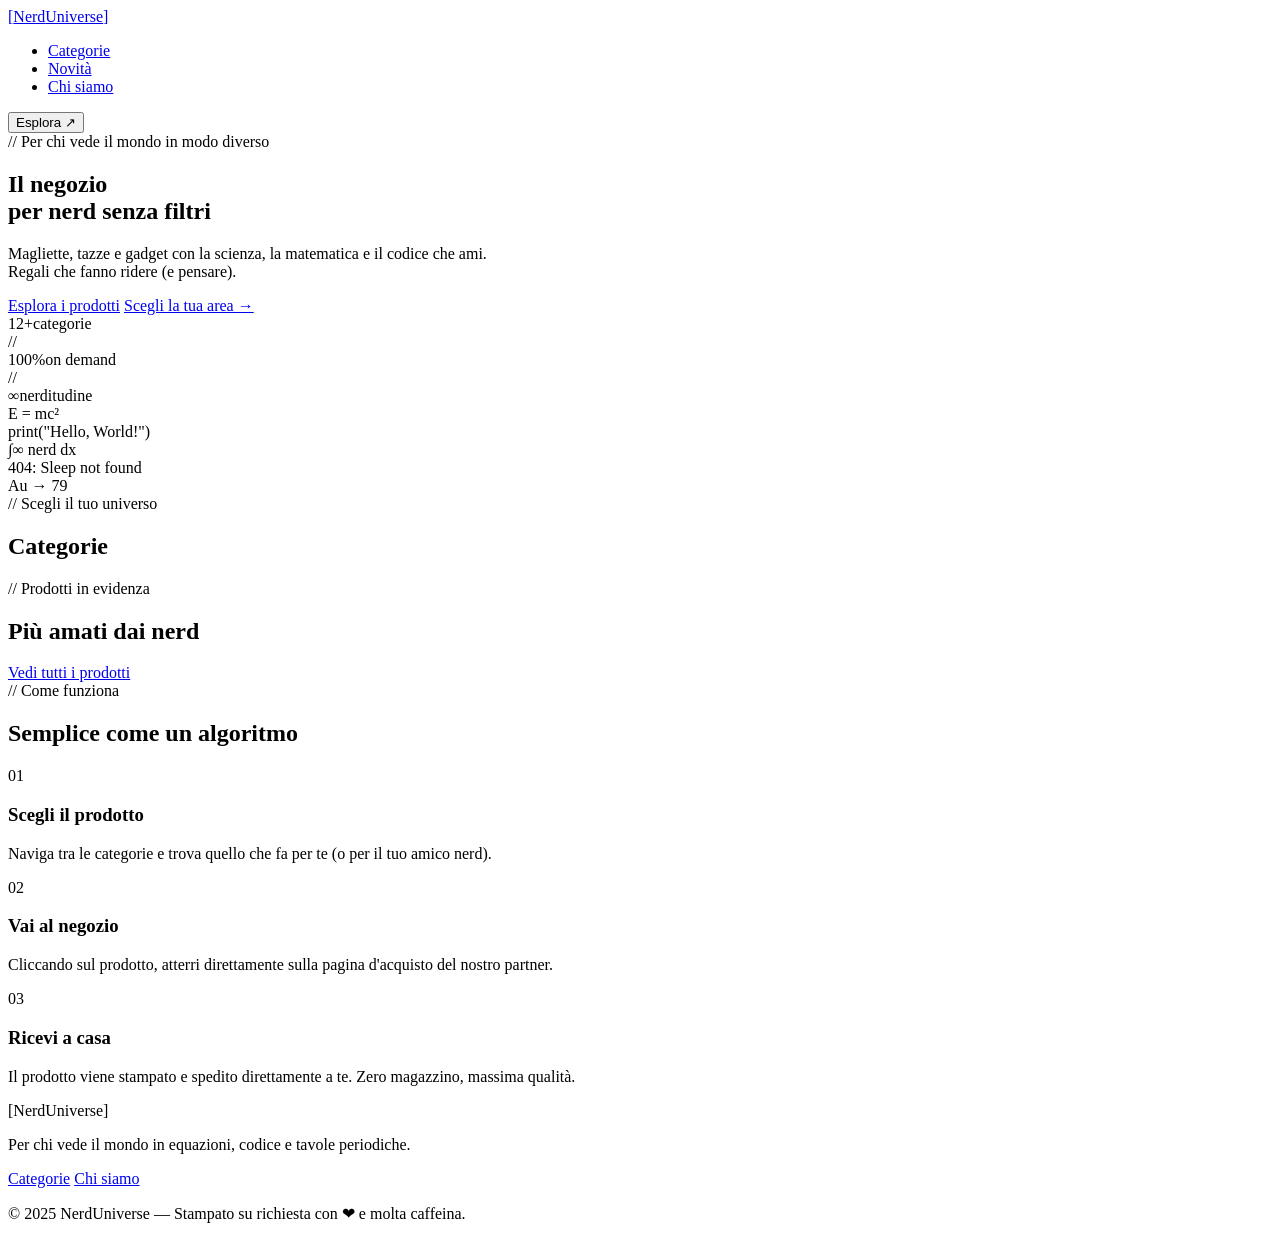
==== index.html @ c5d5b6c4 "Add files via upload" ====
<!DOCTYPE html>
<html lang="it">
<head>
  <meta charset="UTF-8">
  <meta name="viewport" content="width=device-width, initial-scale=1.0">
  <title>NerdUniverse — Il negozio per chi ama la scienza</title>
  <meta name="description" content="Magliette, tazze e gadget per nerd. Scienza, matematica, coding, biologia e molto altro. Il regalo perfetto per l'amico nerd.">
  <link rel="stylesheet" href="css/style.css">
  <link rel="stylesheet" href="css/animations.css">
  <link rel="preconnect" href="https://fonts.googleapis.com">
  <link href="https://fonts.googleapis.com/css2?family=Space+Grotesk:wght@400;500;600;700&family=Space+Mono:wght@400;700&display=swap" rel="stylesheet">
</head>
<body>

  <!-- NAVBAR -->
  <nav class="navbar">
    <div class="nav-inner">
      <a href="index.html" class="logo">
        <span class="logo-bracket">[</span>Nerd<span class="logo-accent">Universe</span><span class="logo-bracket">]</span>
      </a>
      <ul class="nav-links">
        <li><a href="categories.html">Categorie</a></li>
        <li><a href="categories.html#featured">Novità</a></li>
        <li><a href="about.html">Chi siamo</a></li>
      </ul>
      <button class="nav-cta" onclick="location.href='categories.html'">Esplora ↗</button>
    </div>
  </nav>

  <!-- HERO -->
  <section class="hero">
    <div class="hero-grid-bg"></div>
    <div class="hero-inner">
      <div class="hero-tag">// Per chi vede il mondo in modo diverso</div>
      <h1 class="hero-title">
        Il negozio<br>
        per <span class="gradient-text">nerd senza filtri</span>
      </h1>
      <p class="hero-sub">
        Magliette, tazze e gadget con la scienza, la matematica e il codice che ami.<br>
        Regali che fanno ridere (e pensare).
      </p>
      <div class="hero-actions">
        <a href="categories.html" class="btn-primary">Esplora i prodotti</a>
        <a href="#categories" class="btn-ghost">Scegli la tua area →</a>
      </div>
      <div class="hero-stats">
        <div class="stat"><span class="stat-num">12+</span><span class="stat-label">categorie</span></div>
        <div class="stat-sep">//</div>
        <div class="stat"><span class="stat-num">100%</span><span class="stat-label">on demand</span></div>
        <div class="stat-sep">//</div>
        <div class="stat"><span class="stat-num">∞</span><span class="stat-label">nerditudine</span></div>
      </div>
    </div>
    <div class="hero-visual">
      <div class="floating-card card-1">E = mc²</div>
      <div class="floating-card card-2">print("Hello, World!")</div>
      <div class="floating-card card-3">∫∞ nerd dx</div>
      <div class="floating-card card-4">404: Sleep not found</div>
      <div class="floating-card card-5">Au → 79</div>
    </div>
  </section>

  <!-- CATEGORIES -->
  <section class="categories" id="categories">
    <div class="section-inner">
      <div class="section-label">// Scegli il tuo universo</div>
      <h2 class="section-title">Categorie</h2>
      <div class="cat-grid" id="cat-grid">
        <!-- Populated by main.js -->
      </div>
    </div>
  </section>

  <!-- FEATURED PRODUCTS -->
  <section class="featured" id="featured">
    <div class="section-inner">
      <div class="section-label">// Prodotti in evidenza</div>
      <h2 class="section-title">Più amati dai nerd</h2>
      <div class="products-grid" id="featured-grid">
        <!-- Populated by main.js -->
      </div>
      <div class="section-cta">
        <a href="categories.html" class="btn-primary">Vedi tutti i prodotti</a>
      </div>
    </div>
  </section>

  <!-- WHY US -->
  <section class="why-us">
    <div class="section-inner">
      <div class="section-label">// Come funziona</div>
      <h2 class="section-title">Semplice come un algoritmo</h2>
      <div class="steps-grid">
        <div class="step">
          <div class="step-num">01</div>
          <h3>Scegli il prodotto</h3>
          <p>Naviga tra le categorie e trova quello che fa per te (o per il tuo amico nerd).</p>
        </div>
        <div class="step">
          <div class="step-num">02</div>
          <h3>Vai al negozio</h3>
          <p>Cliccando sul prodotto, atterri direttamente sulla pagina d'acquisto del nostro partner.</p>
        </div>
        <div class="step">
          <div class="step-num">03</div>
          <h3>Ricevi a casa</h3>
          <p>Il prodotto viene stampato e spedito direttamente a te. Zero magazzino, massima qualità.</p>
        </div>
      </div>
    </div>
  </section>

  <!-- FOOTER -->
  <footer class="footer">
    <div class="footer-inner">
      <div class="footer-brand">
        <span class="logo">[Nerd<span class="logo-accent">Universe</span>]</span>
        <p>Per chi vede il mondo in equazioni, codice e tavole periodiche.</p>
      </div>
      <div class="footer-links">
        <a href="categories.html">Categorie</a>
        <a href="about.html">Chi siamo</a>
      </div>
      <div class="footer-copy">
        <p>© 2025 NerdUniverse — Stampato su richiesta con ❤ e molta caffeina.</p>
      </div>
    </div>
  </footer>

  <script src="js/main.js"></script>
</body>
</html>
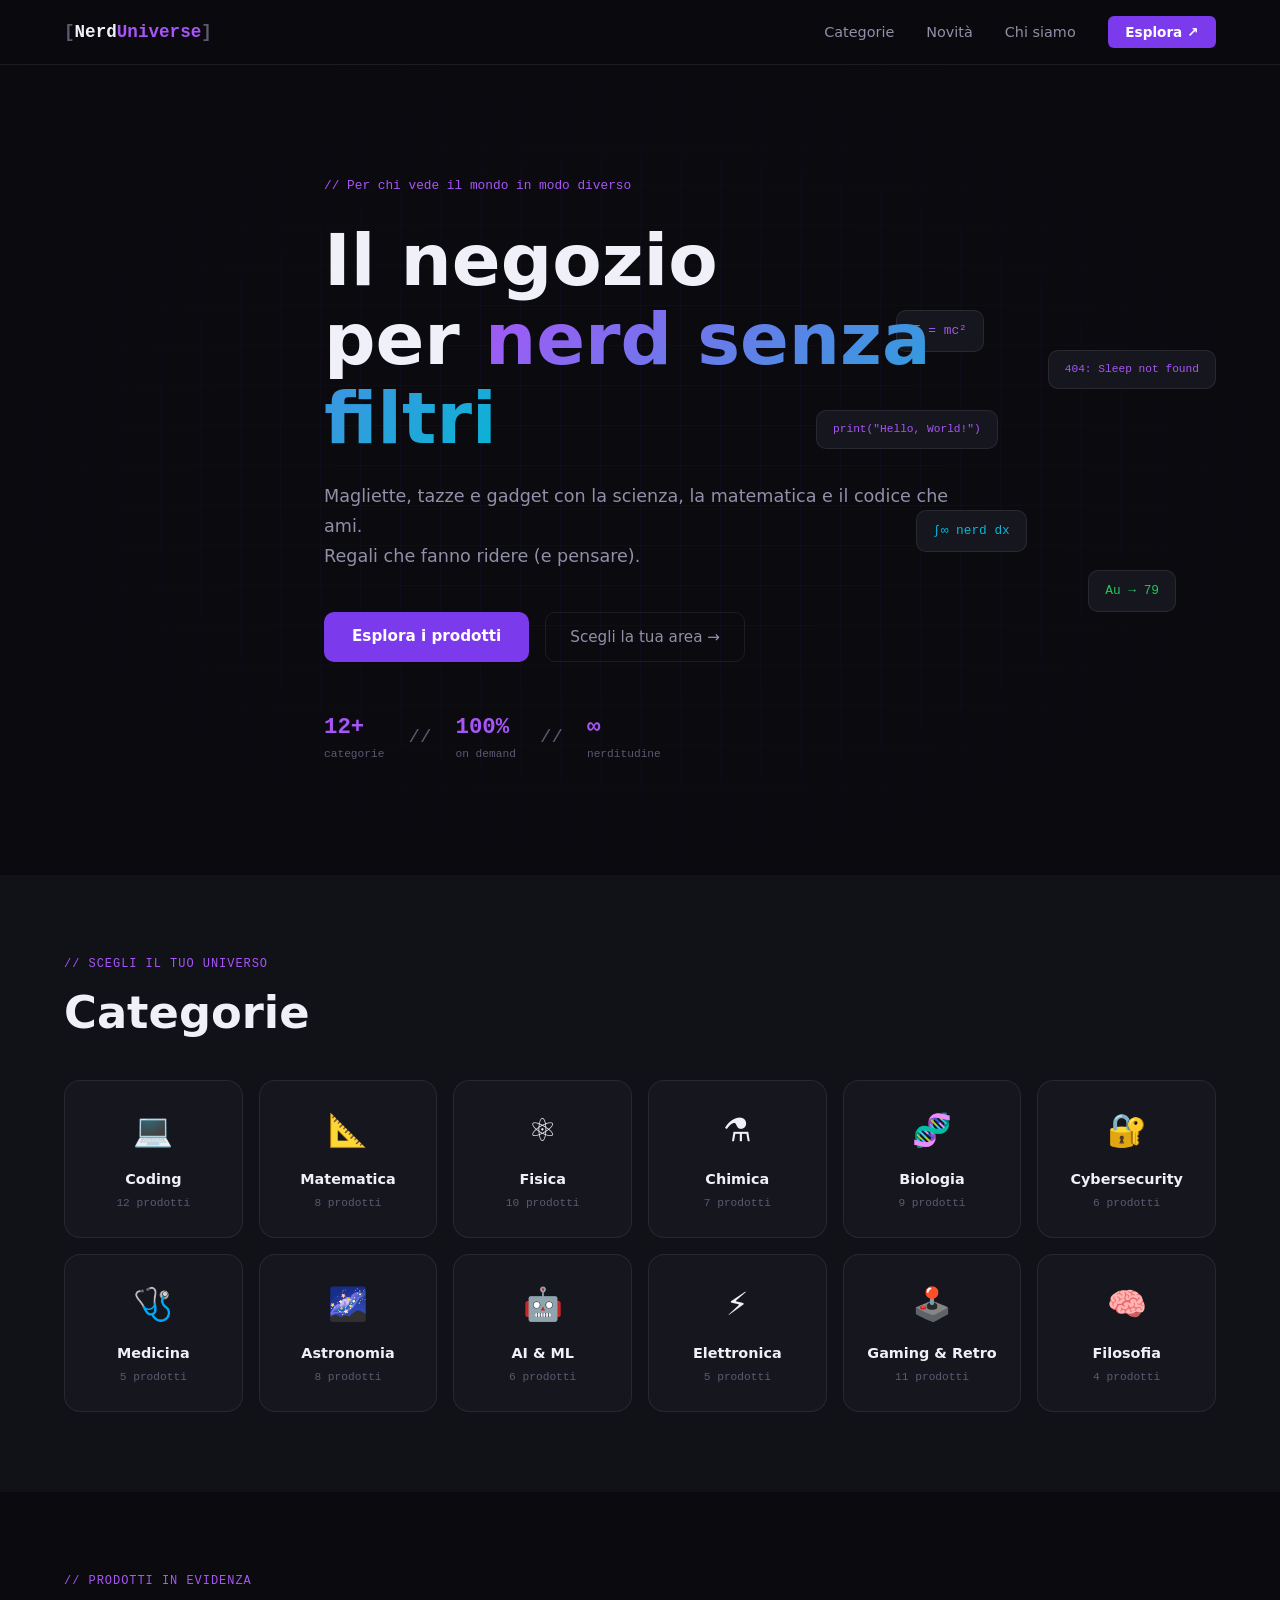
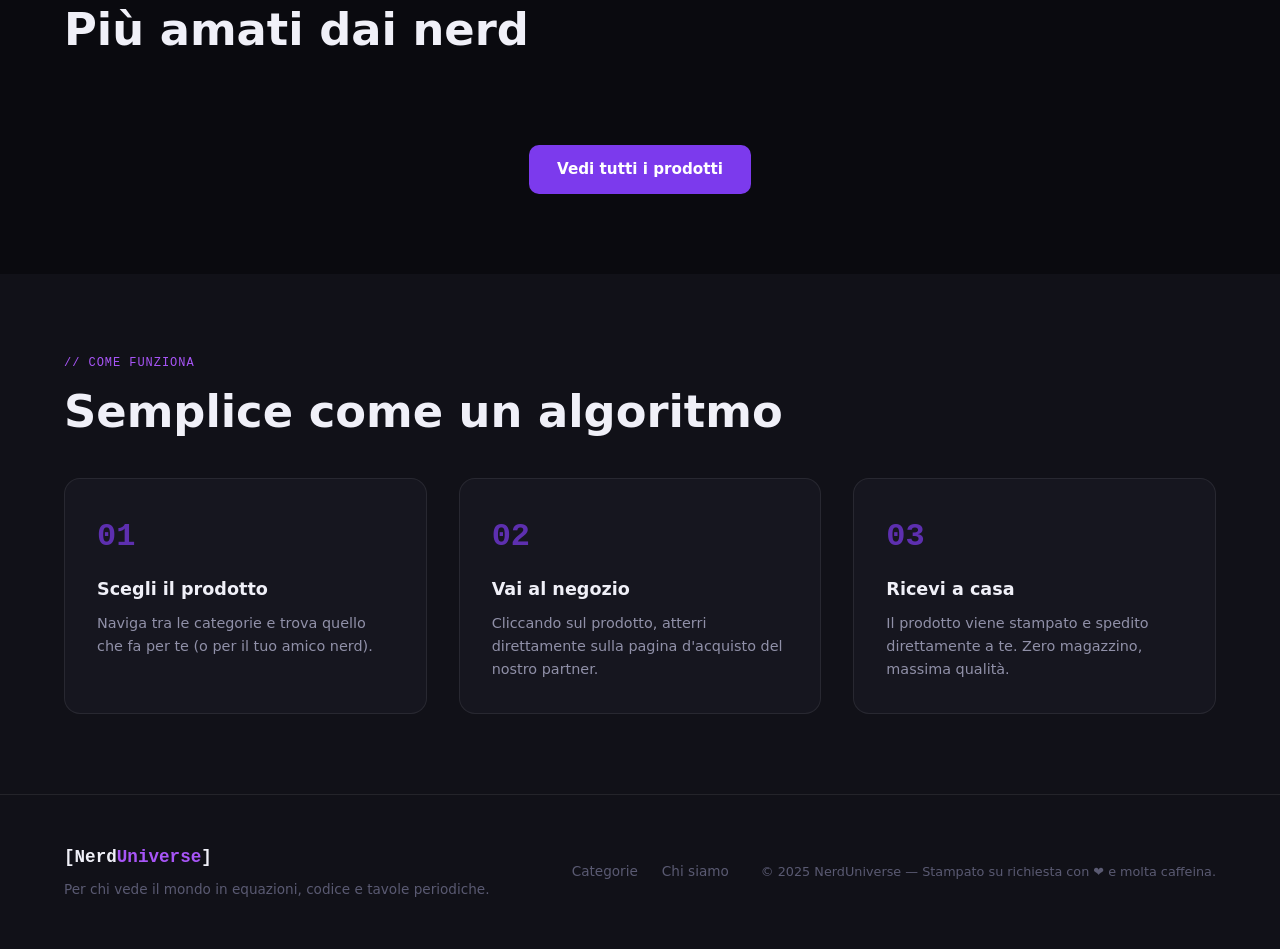
==== commit 192222f7: "Update index.html" ====
--- a/index.html
+++ b/index.html
@@ -5,8 +5,8 @@
   <meta name="viewport" content="width=device-width, initial-scale=1.0">
   <title>NerdUniverse — Il negozio per chi ama la scienza</title>
   <meta name="description" content="Magliette, tazze e gadget per nerd. Scienza, matematica, coding, biologia e molto altro. Il regalo perfetto per l'amico nerd.">
-  <link rel="stylesheet" href="css/style.css">
-  <link rel="stylesheet" href="css/animations.css">
+  <link rel="stylesheet" href="style.css">
+  <link rel="stylesheet" href="animations.css">
   <link rel="preconnect" href="https://fonts.googleapis.com">
   <link href="https://fonts.googleapis.com/css2?family=Space+Grotesk:wght@400;500;600;700&family=Space+Mono:wght@400;700&display=swap" rel="stylesheet">
 </head>
@@ -128,6 +128,6 @@
     </div>
   </footer>
 
-  <script src="js/main.js"></script>
+  <script src="main.js"></script>
 </body>
 </html>
--- a/style.css
+++ b/style.css
@@ -0,0 +1,524 @@
+/* ==========================================
+   NerdUniverse — Main Stylesheet
+   Theme: Dark Cyberpunk / Nerd
+   ========================================== */
+
+:root {
+  --bg-primary: #0a0a0f;
+  --bg-secondary: #111118;
+  --bg-card: #16161f;
+  --bg-card-hover: #1c1c28;
+  --accent: #7c3aed;
+  --accent-light: #a855f7;
+  --accent-glow: rgba(124, 58, 237, 0.25);
+  --accent-2: #06b6d4;
+  --text-primary: #f0f0f8;
+  --text-secondary: #9090a8;
+  --text-muted: #5a5a72;
+  --border: rgba(255,255,255,0.08);
+  --border-hover: rgba(124, 58, 237, 0.4);
+  --green: #22c55e;
+  --yellow: #eab308;
+  --font-main: 'Space Grotesk', system-ui, sans-serif;
+  --font-mono: 'Space Mono', 'Courier New', monospace;
+  --radius-sm: 6px;
+  --radius-md: 10px;
+  --radius-lg: 16px;
+  --transition: 0.2s ease;
+}
+
+/* RESET */
+*, *::before, *::after { box-sizing: border-box; margin: 0; padding: 0; }
+html { scroll-behavior: smooth; }
+body {
+  font-family: var(--font-main);
+  background: var(--bg-primary);
+  color: var(--text-primary);
+  line-height: 1.6;
+  overflow-x: hidden;
+}
+a { text-decoration: none; color: inherit; }
+ul { list-style: none; }
+img { max-width: 100%; display: block; }
+
+/* ==========================================
+   TYPOGRAPHY
+   ========================================== */
+h1, h2, h3 { line-height: 1.2; }
+.section-label {
+  font-family: var(--font-mono);
+  font-size: 0.75rem;
+  color: var(--accent-light);
+  letter-spacing: 0.08em;
+  text-transform: uppercase;
+  margin-bottom: 0.75rem;
+}
+.section-title {
+  font-size: clamp(1.8rem, 4vw, 2.8rem);
+  font-weight: 700;
+  margin-bottom: 1rem;
+}
+.gradient-text {
+  background: linear-gradient(135deg, var(--accent-light), var(--accent-2));
+  -webkit-background-clip: text;
+  -webkit-text-fill-color: transparent;
+  background-clip: text;
+}
+
+/* ==========================================
+   LAYOUT
+   ========================================== */
+.section-inner {
+  max-width: 1200px;
+  margin: 0 auto;
+  padding: 0 1.5rem;
+}
+section { padding: 5rem 0; }
+
+/* ==========================================
+   NAVBAR
+   ========================================== */
+.navbar {
+  position: sticky;
+  top: 0;
+  z-index: 100;
+  background: rgba(10, 10, 15, 0.85);
+  backdrop-filter: blur(12px);
+  border-bottom: 1px solid var(--border);
+}
+.nav-inner {
+  max-width: 1200px;
+  margin: 0 auto;
+  padding: 1rem 1.5rem;
+  display: flex;
+  align-items: center;
+  gap: 2rem;
+}
+.logo {
+  font-family: var(--font-mono);
+  font-size: 1.1rem;
+  font-weight: 700;
+  color: var(--text-primary);
+}
+.logo-bracket { color: var(--text-muted); }
+.logo-accent { color: var(--accent-light); }
+.nav-links {
+  display: flex;
+  gap: 2rem;
+  margin-left: auto;
+}
+.nav-links a {
+  color: var(--text-secondary);
+  font-size: 0.9rem;
+  transition: color var(--transition);
+}
+.nav-links a:hover,
+.nav-links a.active { color: var(--text-primary); }
+.nav-cta {
+  background: var(--accent);
+  color: #fff;
+  border: none;
+  padding: 0.5rem 1.1rem;
+  border-radius: var(--radius-sm);
+  font-family: var(--font-main);
+  font-size: 0.85rem;
+  font-weight: 600;
+  cursor: pointer;
+  transition: background var(--transition);
+}
+.nav-cta:hover { background: var(--accent-light); }
+
+/* ==========================================
+   HERO
+   ========================================== */
+.hero {
+  position: relative;
+  min-height: 90vh;
+  display: flex;
+  align-items: center;
+  overflow: hidden;
+  padding: 4rem 0;
+}
+.hero-grid-bg {
+  position: absolute;
+  inset: 0;
+  background-image:
+    linear-gradient(rgba(124,58,237,0.06) 1px, transparent 1px),
+    linear-gradient(90deg, rgba(124,58,237,0.06) 1px, transparent 1px);
+  background-size: 40px 40px;
+  mask-image: radial-gradient(ellipse at center, black 30%, transparent 80%);
+}
+.hero-inner {
+  max-width: 1200px;
+  margin: 0 auto;
+  padding: 0 1.5rem;
+  position: relative;
+  z-index: 2;
+  max-width: 680px;
+}
+.hero-tag {
+  font-family: var(--font-mono);
+  font-size: 0.8rem;
+  color: var(--accent-light);
+  margin-bottom: 1.5rem;
+}
+.hero-title {
+  font-size: clamp(2.5rem, 6vw, 4.5rem);
+  font-weight: 700;
+  line-height: 1.1;
+  margin-bottom: 1.5rem;
+}
+.hero-sub {
+  font-size: 1.1rem;
+  color: var(--text-secondary);
+  margin-bottom: 2.5rem;
+  line-height: 1.7;
+}
+.hero-actions {
+  display: flex;
+  gap: 1rem;
+  flex-wrap: wrap;
+  margin-bottom: 3rem;
+}
+.hero-stats {
+  display: flex;
+  align-items: center;
+  gap: 1.5rem;
+  font-family: var(--font-mono);
+}
+.stat { display: flex; flex-direction: column; }
+.stat-num { font-size: 1.4rem; font-weight: 700; color: var(--accent-light); }
+.stat-label { font-size: 0.7rem; color: var(--text-muted); }
+.stat-sep { color: var(--text-muted); font-size: 1.2rem; }
+
+/* Floating cards (hero visual) */
+.hero-visual {
+  position: absolute;
+  right: 5%;
+  top: 50%;
+  transform: translateY(-50%);
+  width: 400px;
+  height: 400px;
+  display: none;
+}
+@media (min-width: 900px) { .hero-visual { display: block; } }
+.floating-card {
+  position: absolute;
+  background: var(--bg-card);
+  border: 1px solid var(--border);
+  border-radius: var(--radius-md);
+  padding: 0.6rem 1rem;
+  font-family: var(--font-mono);
+  font-size: 0.8rem;
+  color: var(--accent-light);
+  white-space: nowrap;
+}
+.card-1 { top: 10%; left: 20%; animation: float1 6s ease-in-out infinite; }
+.card-2 { top: 35%; left: 0%; animation: float2 7s ease-in-out infinite 0.5s; font-size: 0.7rem; }
+.card-3 { top: 60%; left: 25%; animation: float1 8s ease-in-out infinite 1s; color: var(--accent-2); }
+.card-4 { top: 20%; right: 0%; animation: float2 6.5s ease-in-out infinite 1.5s; font-size: 0.7rem; }
+.card-5 { top: 75%; right: 10%; animation: float1 7.5s ease-in-out infinite 2s; color: var(--green); }
+
+/* ==========================================
+   BUTTONS
+   ========================================== */
+.btn-primary {
+  display: inline-block;
+  background: var(--accent);
+  color: #fff;
+  padding: 0.75rem 1.75rem;
+  border-radius: var(--radius-md);
+  font-weight: 600;
+  font-size: 0.95rem;
+  transition: background var(--transition), transform var(--transition);
+}
+.btn-primary:hover {
+  background: var(--accent-light);
+  transform: translateY(-1px);
+}
+.btn-ghost {
+  display: inline-block;
+  color: var(--text-secondary);
+  padding: 0.75rem 1.5rem;
+  border-radius: var(--radius-md);
+  border: 1px solid var(--border);
+  font-size: 0.95rem;
+  transition: all var(--transition);
+}
+.btn-ghost:hover {
+  border-color: var(--accent);
+  color: var(--text-primary);
+}
+
+/* ==========================================
+   CATEGORIES GRID
+   ========================================== */
+.categories { background: var(--bg-secondary); }
+.cat-grid {
+  display: grid;
+  grid-template-columns: repeat(auto-fill, minmax(160px, 1fr));
+  gap: 1rem;
+  margin-top: 2.5rem;
+}
+.cat-card {
+  background: var(--bg-card);
+  border: 1px solid var(--border);
+  border-radius: var(--radius-lg);
+  padding: 1.5rem 1rem;
+  text-align: center;
+  cursor: pointer;
+  transition: all var(--transition);
+  display: block;
+}
+.cat-card:hover {
+  border-color: var(--accent);
+  background: var(--bg-card-hover);
+  transform: translateY(-2px);
+}
+.cat-icon { font-size: 2rem; margin-bottom: 0.75rem; }
+.cat-name {
+  font-size: 0.9rem;
+  font-weight: 600;
+  color: var(--text-primary);
+  margin-bottom: 0.25rem;
+}
+.cat-count {
+  font-family: var(--font-mono);
+  font-size: 0.7rem;
+  color: var(--text-muted);
+}
+
+/* ==========================================
+   PRODUCTS GRID
+   ========================================== */
+.products-grid {
+  display: grid;
+  grid-template-columns: repeat(auto-fill, minmax(240px, 1fr));
+  gap: 1.5rem;
+  margin-top: 2.5rem;
+}
+.product-card {
+  background: var(--bg-card);
+  border: 1px solid var(--border);
+  border-radius: var(--radius-lg);
+  overflow: hidden;
+  transition: all var(--transition);
+  cursor: pointer;
+}
+.product-card:hover {
+  border-color: var(--border-hover);
+  transform: translateY(-3px);
+  box-shadow: 0 8px 32px var(--accent-glow);
+}
+.product-img {
+  background: var(--bg-secondary);
+  aspect-ratio: 1;
+  display: flex;
+  align-items: center;
+  justify-content: center;
+  font-size: 3.5rem;
+  border-bottom: 1px solid var(--border);
+}
+.product-info { padding: 1rem 1.25rem; }
+.product-category {
+  font-family: var(--font-mono);
+  font-size: 0.65rem;
+  color: var(--accent-light);
+  text-transform: uppercase;
+  letter-spacing: 0.06em;
+  margin-bottom: 0.4rem;
+}
+.product-name {
+  font-size: 0.95rem;
+  font-weight: 600;
+  margin-bottom: 0.5rem;
+  line-height: 1.3;
+}
+.product-tagline {
+  font-size: 0.8rem;
+  color: var(--text-secondary);
+  margin-bottom: 1rem;
+  font-style: italic;
+}
+.product-footer {
+  display: flex;
+  justify-content: space-between;
+  align-items: center;
+}
+.product-type {
+  font-size: 0.75rem;
+  color: var(--text-muted);
+  background: var(--bg-secondary);
+  padding: 0.2rem 0.6rem;
+  border-radius: 20px;
+}
+.product-cta {
+  font-size: 0.8rem;
+  font-weight: 600;
+  color: var(--accent-light);
+}
+.product-card:hover .product-cta { color: var(--accent-2); }
+
+/* ==========================================
+   HOW IT WORKS
+   ========================================== */
+.why-us { background: var(--bg-secondary); }
+.steps-grid {
+  display: grid;
+  grid-template-columns: repeat(auto-fit, minmax(240px, 1fr));
+  gap: 2rem;
+  margin-top: 2.5rem;
+}
+.step {
+  background: var(--bg-card);
+  border: 1px solid var(--border);
+  border-radius: var(--radius-lg);
+  padding: 2rem;
+}
+.step-num {
+  font-family: var(--font-mono);
+  font-size: 2rem;
+  font-weight: 700;
+  color: var(--accent);
+  margin-bottom: 1rem;
+  opacity: 0.7;
+}
+.step h3 {
+  font-size: 1.1rem;
+  margin-bottom: 0.75rem;
+}
+.step p { color: var(--text-secondary); font-size: 0.9rem; }
+
+/* ==========================================
+   PAGE HEADER
+   ========================================== */
+.page-header {
+  padding: 3rem 0 2rem;
+  border-bottom: 1px solid var(--border);
+}
+.page-sub {
+  color: var(--text-secondary);
+  font-size: 1rem;
+  margin-top: 0.5rem;
+}
+
+/* ==========================================
+   FILTER BAR
+   ========================================== */
+.filter-bar {
+  padding: 1.5rem 0;
+  background: var(--bg-secondary);
+  border-bottom: 1px solid var(--border);
+  position: sticky;
+  top: 64px;
+  z-index: 50;
+}
+.filter-row {
+  display: flex;
+  align-items: center;
+  gap: 1.5rem;
+  flex-wrap: wrap;
+}
+.filter-cats {
+  display: flex;
+  gap: 0.5rem;
+  flex-wrap: wrap;
+  flex: 1;
+}
+.filter-type {
+  display: flex;
+  gap: 0.5rem;
+}
+.filter-btn {
+  background: var(--bg-card);
+  border: 1px solid var(--border);
+  color: var(--text-secondary);
+  padding: 0.35rem 0.9rem;
+  border-radius: 20px;
+  font-size: 0.8rem;
+  cursor: pointer;
+  font-family: var(--font-main);
+  transition: all var(--transition);
+}
+.filter-btn:hover { border-color: var(--accent); color: var(--text-primary); }
+.filter-btn.active {
+  background: var(--accent);
+  border-color: var(--accent);
+  color: #fff;
+}
+
+/* ==========================================
+   SHOP GRID
+   ========================================== */
+.shop-grid { min-height: 60vh; }
+.no-results {
+  text-align: center;
+  padding: 4rem;
+  color: var(--text-muted);
+  font-family: var(--font-mono);
+  grid-column: 1 / -1;
+}
+
+/* ==========================================
+   ABOUT
+   ========================================== */
+.about-inner { max-width: 800px; }
+.about-text h2 { font-size: 1.4rem; color: var(--text-secondary); margin-bottom: 0.75rem; }
+.about-lead { font-size: 1.5rem; font-weight: 700; color: var(--accent-light); margin-bottom: 1.5rem; }
+.about-text p { color: var(--text-secondary); margin-bottom: 1rem; line-height: 1.8; }
+.about-values {
+  display: grid;
+  grid-template-columns: repeat(auto-fit, minmax(200px, 1fr));
+  gap: 1.5rem;
+  margin-top: 3rem;
+}
+.value-item {
+  background: var(--bg-card);
+  border: 1px solid var(--border);
+  border-radius: var(--radius-lg);
+  padding: 1.5rem;
+}
+.value-icon { font-size: 1.75rem; margin-bottom: 0.75rem; }
+.value-item h3 { font-size: 1rem; margin-bottom: 0.5rem; }
+.value-item p { color: var(--text-secondary); font-size: 0.85rem; }
+
+/* ==========================================
+   FOOTER
+   ========================================== */
+.footer {
+  background: var(--bg-secondary);
+  border-top: 1px solid var(--border);
+  padding: 3rem 0;
+}
+.footer-inner {
+  max-width: 1200px;
+  margin: 0 auto;
+  padding: 0 1.5rem;
+  display: grid;
+  grid-template-columns: 1fr auto auto;
+  gap: 2rem;
+  align-items: center;
+}
+.footer-brand p { color: var(--text-muted); font-size: 0.85rem; margin-top: 0.5rem; }
+.footer-links {
+  display: flex;
+  gap: 1.5rem;
+}
+.footer-links a { color: var(--text-muted); font-size: 0.85rem; transition: color var(--transition); }
+.footer-links a:hover { color: var(--text-primary); }
+.footer-copy p { color: var(--text-muted); font-size: 0.8rem; }
+
+/* ==========================================
+   SECTION CTA
+   ========================================== */
+.section-cta { text-align: center; margin-top: 3rem; }
+
+/* ==========================================
+   RESPONSIVE
+   ========================================== */
+@media (max-width: 768px) {
+  .nav-links { display: none; }
+  .footer-inner { grid-template-columns: 1fr; }
+  .hero { min-height: auto; padding: 6rem 0 3rem; }
+  .filter-row { flex-direction: column; align-items: flex-start; }
+}
--- a/animations.css
+++ b/animations.css
@@ -0,0 +1,53 @@
+/* ==========================================
+   NerdUniverse — Animations
+   ========================================== */
+
+@keyframes float1 {
+  0%, 100% { transform: translateY(0px); }
+  50% { transform: translateY(-12px); }
+}
+
+@keyframes float2 {
+  0%, 100% { transform: translateY(0px) rotate(-1deg); }
+  50% { transform: translateY(-8px) rotate(1deg); }
+}
+
+@keyframes fadeInUp {
+  from { opacity: 0; transform: translateY(20px); }
+  to { opacity: 1; transform: translateY(0); }
+}
+
+@keyframes fadeIn {
+  from { opacity: 0; }
+  to { opacity: 1; }
+}
+
+@keyframes pulse-accent {
+  0%, 100% { box-shadow: 0 0 0 0 rgba(124, 58, 237, 0.4); }
+  50% { box-shadow: 0 0 0 8px rgba(124, 58, 237, 0); }
+}
+
+/* Entry animations */
+.hero-tag   { animation: fadeInUp 0.5s ease both; }
+.hero-title { animation: fadeInUp 0.5s ease 0.1s both; }
+.hero-sub   { animation: fadeInUp 0.5s ease 0.2s both; }
+.hero-actions { animation: fadeInUp 0.5s ease 0.3s both; }
+.hero-stats { animation: fadeInUp 0.5s ease 0.4s both; }
+
+.cat-card {
+  animation: fadeIn 0.4s ease both;
+}
+
+.product-card {
+  animation: fadeInUp 0.4s ease both;
+}
+
+/* Stagger utility (applied via JS) */
+.stagger-1 { animation-delay: 0.05s; }
+.stagger-2 { animation-delay: 0.10s; }
+.stagger-3 { animation-delay: 0.15s; }
+.stagger-4 { animation-delay: 0.20s; }
+.stagger-5 { animation-delay: 0.25s; }
+.stagger-6 { animation-delay: 0.30s; }
+.stagger-7 { animation-delay: 0.35s; }
+.stagger-8 { animation-delay: 0.40s; }
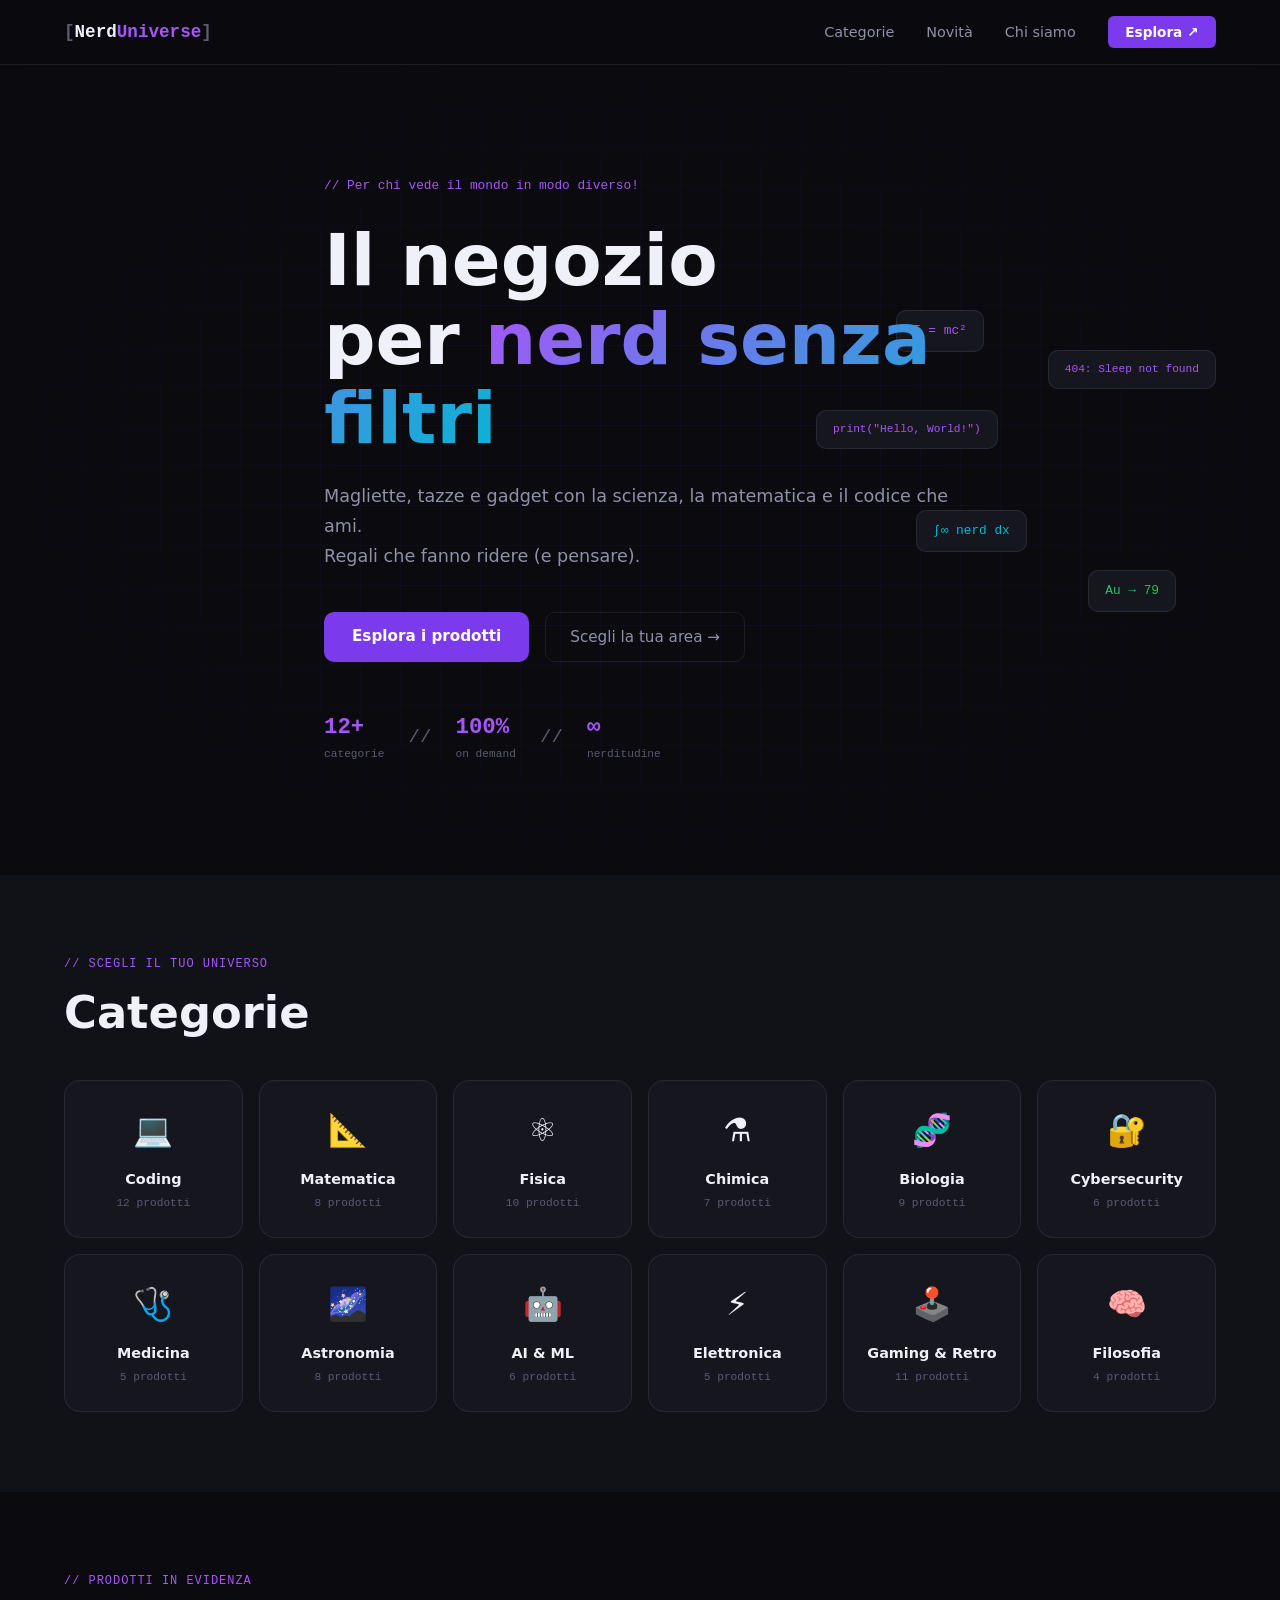
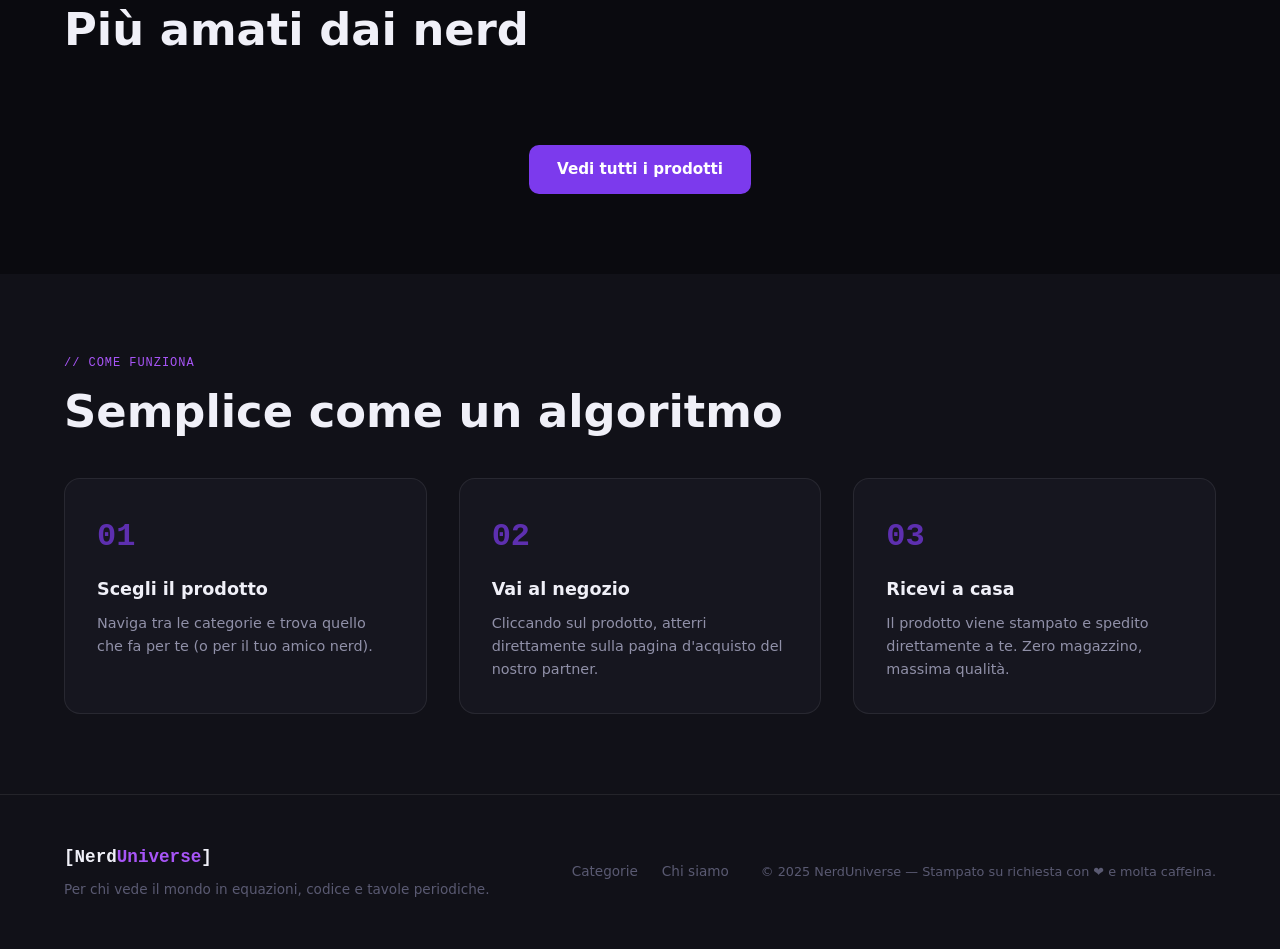
==== commit 77e11de0: "test modifica locale" ====
--- a/index.html
+++ b/index.html
@@ -31,7 +31,7 @@
   <section class="hero">
     <div class="hero-grid-bg"></div>
     <div class="hero-inner">
-      <div class="hero-tag">// Per chi vede il mondo in modo diverso</div>
+      <div class="hero-tag">// Per chi vede il mondo in modo diverso!</div>
       <h1 class="hero-title">
         Il negozio<br>
         per <span class="gradient-text">nerd senza filtri</span>
